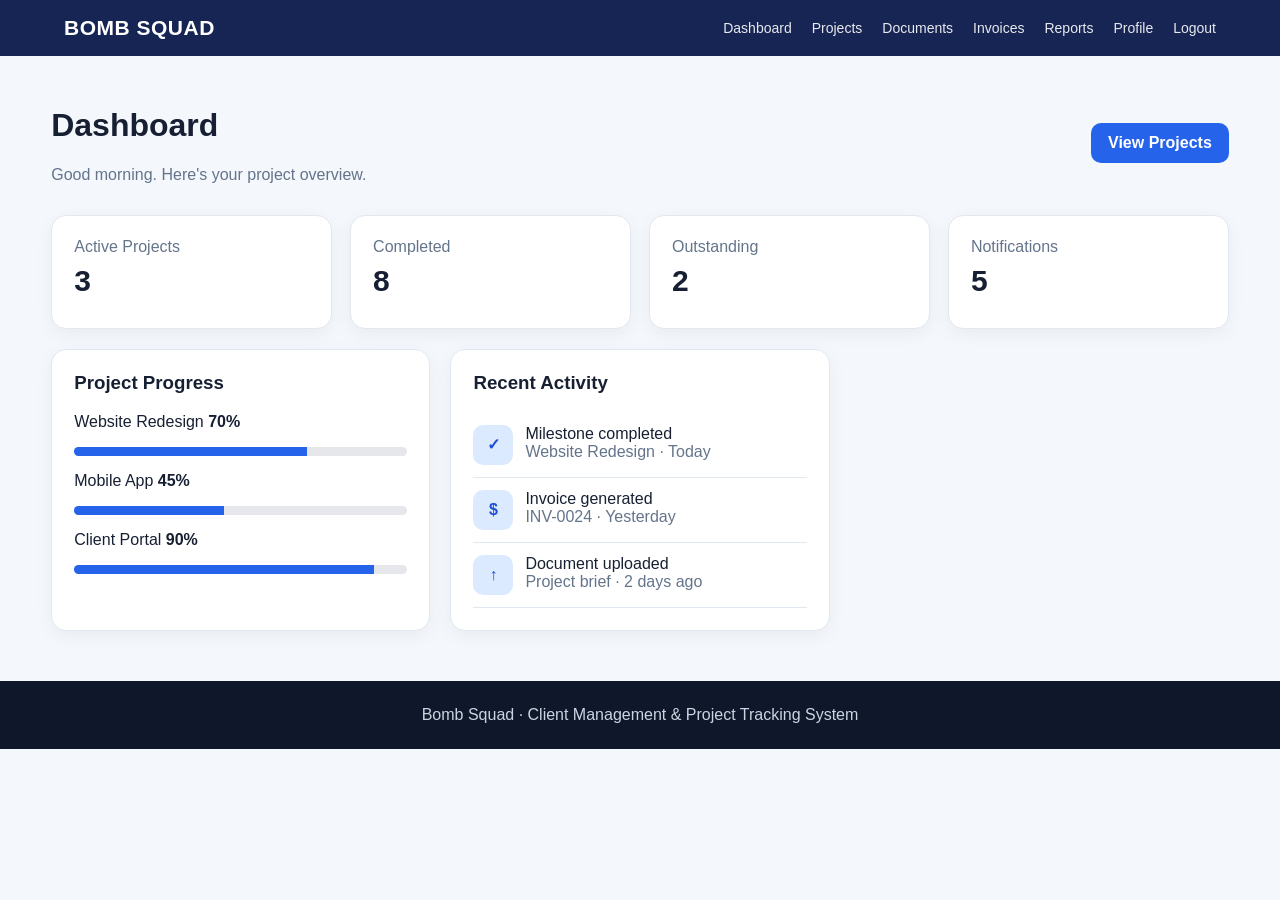
==== Website/dashboard.html @ a5fed4ff "Add files via upload added the app and websited code" ====
<!DOCTYPE html><html lang="en"><head><meta charset="UTF-8"><meta name="viewport" content="width=device-width,initial-scale=1.0"><title>Bomb Squad | Client Management</title><link rel="stylesheet" href="css/style.css"></head><body><nav class="navbar"><a class="brand" href="index.html">BOMB SQUAD</a><div class="menu">☰</div><div class="navlinks"><a href="dashboard.html">Dashboard</a><a href="projects.html">Projects</a><a href="documents.html">Documents</a><a href="invoices.html">Invoices</a><a href="reports.html">Reports</a><a href="profile.html">Profile</a><a href="login.html">Logout</a></div></nav><main class="container"><div class="section-title"><div><h1>Dashboard</h1><p class="muted">Good morning. Here's your project overview.</p></div><a class="btn" href="projects.html">View Projects</a></div><div class="grid4"><div class="card"><span class="muted">Active Projects</span><div class="stat">3</div></div><div class="card"><span class="muted">Completed</span><div class="stat">8</div></div><div class="card"><span class="muted">Outstanding</span><div class="stat">2</div></div><div class="card"><span class="muted">Notifications</span><div class="stat">5</div></div></div><div class="grid" style="margin-top:20px"><div class="card"><h3>Project Progress</h3><p>Website Redesign <b>70%</b></p><div class="progress"><span style="width:70%"></span></div><p>Mobile App <b>45%</b></p><div class="progress"><span style="width:45%"></span></div><p>Client Portal <b>90%</b></p><div class="progress"><span style="width:90%"></span></div></div><div class="card"><h3>Recent Activity</h3><div class="activity"><div class="icon">✓</div><div>Milestone completed<br><span class="muted">Website Redesign · Today</span></div></div><div class="activity"><div class="icon">$</div><div>Invoice generated<br><span class="muted">INV-0024 · Yesterday</span></div></div><div class="activity"><div class="icon">↑</div><div>Document uploaded<br><span class="muted">Project brief · 2 days ago</span></div></div></div></div></main><div class="mobile-nav"><a href="dashboard.html"><strong>⌂</strong>Home</a><a href="projects.html"><strong>▣</strong>Projects</a><a href="invoices.html"><strong>▤</strong>Invoices</a><a href="profile.html"><strong>●</strong>Profile</a></div><footer class="footer">Bomb Squad · Client Management & Project Tracking System</footer><script src="js/app.js"></script></body></html>
---- Website/css/style.css ----
:root{--primary:#172554;--secondary:#2563eb;--accent:#f59e0b;--bg:#f4f7fb;--card:#fff;--text:#172033;--muted:#64748b;--success:#16a34a;--danger:#dc2626;--border:#e2e8f0}*{box-sizing:border-box}body{margin:0;font-family:Inter,Segoe UI,Arial,sans-serif;background:var(--bg);color:var(--text)}a{text-decoration:none;color:inherit}.navbar{background:var(--primary);color:#fff;display:flex;align-items:center;justify-content:space-between;padding:16px 5%;position:sticky;top:0;z-index:20}.brand{font-weight:800;font-size:21px;letter-spacing:.5px}.navlinks{display:flex;gap:20px;align-items:center}.navlinks a{font-size:14px;opacity:.9}.navlinks a:hover{opacity:1}.menu{display:none;font-size:24px;cursor:pointer}.container{width:min(1180px,92%);margin:30px auto}.hero{background:linear-gradient(135deg,#172554,#2563eb);color:#fff;border-radius:20px;padding:55px 7%;display:grid;grid-template-columns:1.5fr 1fr;gap:30px;align-items:center}.hero h1{font-size:42px;margin:0 0 15px}.hero p{font-size:17px;line-height:1.7;opacity:.92}.btn{display:inline-block;border:0;border-radius:10px;padding:11px 17px;background:var(--secondary);color:#fff;font-weight:700;cursor:pointer}.btn.light{background:#fff;color:var(--primary)}.btn.accent{background:var(--accent);color:#111827}.btn.outline{background:transparent;border:1px solid var(--border);color:var(--text)}.grid{display:grid;grid-template-columns:repeat(3,1fr);gap:20px}.grid4{display:grid;grid-template-columns:repeat(4,1fr);gap:18px}.card{background:var(--card);border:1px solid var(--border);border-radius:15px;padding:22px;box-shadow:0 5px 18px rgba(15,23,42,.05)}.card h3{margin-top:0}.stat{font-size:30px;font-weight:800;margin:8px 0}.muted{color:var(--muted)}.section-title{display:flex;justify-content:space-between;align-items:center;margin:30px 0 15px}.section-title h2{margin:0}.table-wrap{overflow:auto;background:#fff;border:1px solid var(--border);border-radius:14px}.table{width:100%;border-collapse:collapse}.table th,.table td{text-align:left;padding:14px;border-bottom:1px solid var(--border);white-space:nowrap}.table th{font-size:13px;color:var(--muted);background:#f8fafc}.badge{display:inline-block;padding:5px 9px;border-radius:999px;font-size:12px;font-weight:700;background:#dbeafe;color:#1d4ed8}.badge.green{background:#dcfce7;color:#15803d}.badge.yellow{background:#fef3c7;color:#b45309}.badge.red{background:#fee2e2;color:#b91c1c}.progress{height:9px;background:#e5e7eb;border-radius:99px;overflow:hidden}.progress span{display:block;height:100%;background:var(--secondary)}.form-card{max-width:520px;margin:60px auto}.form-group{margin-bottom:16px}.form-group label{display:block;font-size:14px;font-weight:700;margin-bottom:7px}.form-group input,.form-group select,.form-group textarea{width:100%;padding:12px;border:1px solid #cbd5e1;border-radius:9px;font:inherit}.form-group textarea{min-height:110px;resize:vertical}.alert{padding:12px 15px;border-radius:9px;background:#eff6ff;color:#1d4ed8;margin-bottom:15px}.login-page{min-height:100vh;display:grid;place-items:center;background:linear-gradient(135deg,#172554,#2563eb);padding:20px}.login-page .form-card{margin:0;width:min(430px,100%)}.footer{margin-top:50px;padding:25px 5%;background:#0f172a;color:#cbd5e1;text-align:center}.activity{display:flex;gap:12px;padding:12px 0;border-bottom:1px solid var(--border)}.icon{width:40px;height:40px;border-radius:10px;background:#dbeafe;display:grid;place-items:center;color:#1d4ed8;font-weight:800}.mobile-nav{display:none}
@media(max-width:850px){.navlinks{display:none;position:absolute;top:64px;left:0;right:0;background:var(--primary);padding:15px 5%;flex-direction:column;align-items:flex-start}.navlinks.open{display:flex}.menu{display:block}.hero{grid-template-columns:1fr}.grid,.grid4{grid-template-columns:1fr 1fr}.hero h1{font-size:34px}}@media(max-width:560px){.container{margin:20px auto}.grid,.grid4{grid-template-columns:1fr}.hero{padding:35px 25px}.hero h1{font-size:29px}.card{padding:18px}.navbar{padding:14px 4%}.mobile-nav{display:flex;position:fixed;bottom:0;left:0;right:0;background:#fff;border-top:1px solid var(--border);justify-content:space-around;padding:10px;z-index:30}.mobile-nav a{font-size:11px;text-align:center;color:var(--muted)}.mobile-nav a strong{display:block;font-size:18px}.footer{padding-bottom:75px}}
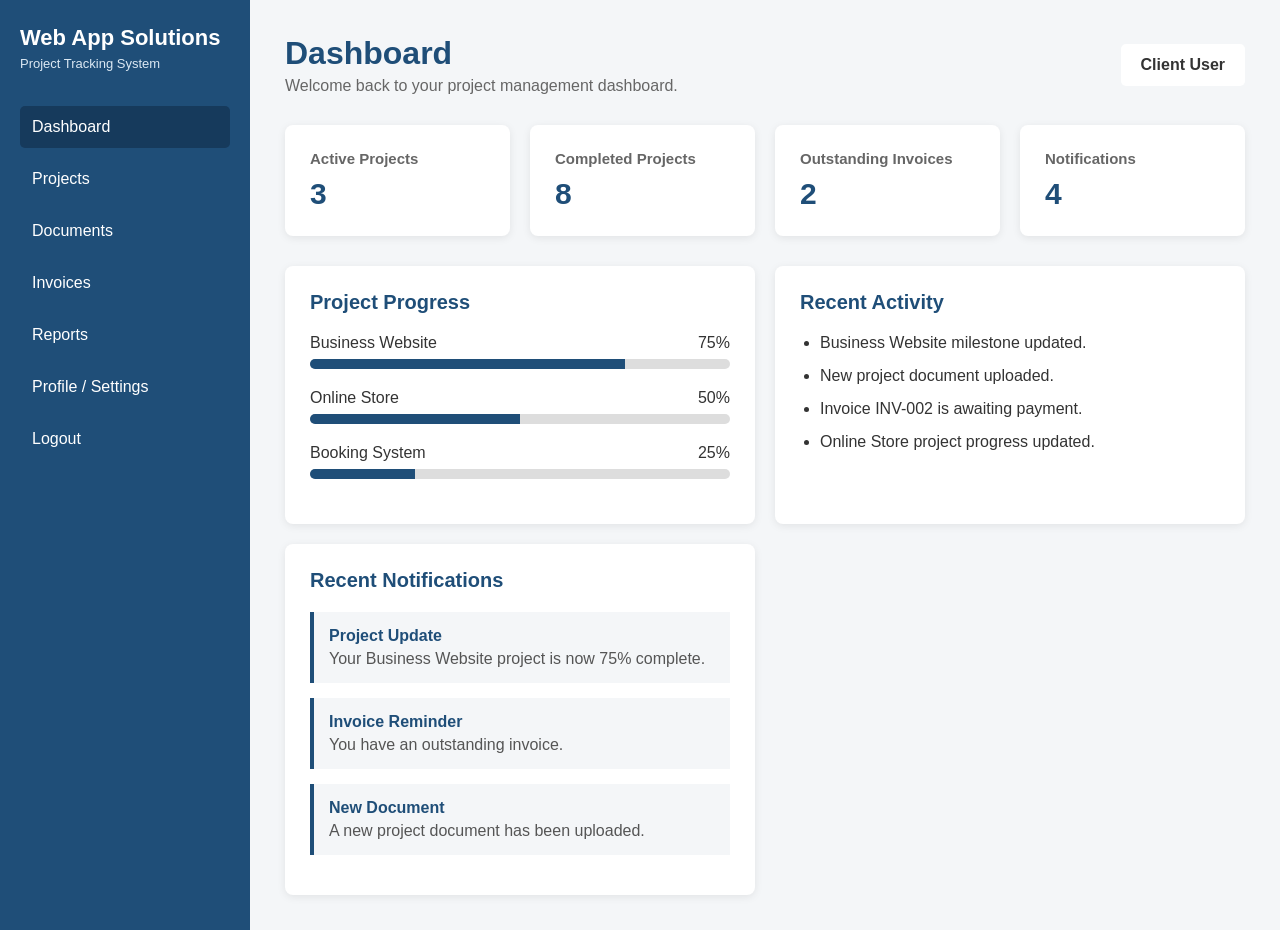
==== commit 0ab929c7: "Completed responsive website interface and functionality" ====
--- a/Website/dashboard.html
+++ b/Website/dashboard.html
@@ -1 +1,205 @@
-<!DOCTYPE html><html lang="en"><head><meta charset="UTF-8"><meta name="viewport" content="width=device-width,initial-scale=1.0"><title>Bomb Squad | Client Management</title><link rel="stylesheet" href="css/style.css"></head><body><nav class="navbar"><a class="brand" href="index.html">BOMB SQUAD</a><div class="menu">☰</div><div class="navlinks"><a href="dashboard.html">Dashboard</a><a href="projects.html">Projects</a><a href="documents.html">Documents</a><a href="invoices.html">Invoices</a><a href="reports.html">Reports</a><a href="profile.html">Profile</a><a href="login.html">Logout</a></div></nav><main class="container"><div class="section-title"><div><h1>Dashboard</h1><p class="muted">Good morning. Here's your project overview.</p></div><a class="btn" href="projects.html">View Projects</a></div><div class="grid4"><div class="card"><span class="muted">Active Projects</span><div class="stat">3</div></div><div class="card"><span class="muted">Completed</span><div class="stat">8</div></div><div class="card"><span class="muted">Outstanding</span><div class="stat">2</div></div><div class="card"><span class="muted">Notifications</span><div class="stat">5</div></div></div><div class="grid" style="margin-top:20px"><div class="card"><h3>Project Progress</h3><p>Website Redesign <b>70%</b></p><div class="progress"><span style="width:70%"></span></div><p>Mobile App <b>45%</b></p><div class="progress"><span style="width:45%"></span></div><p>Client Portal <b>90%</b></p><div class="progress"><span style="width:90%"></span></div></div><div class="card"><h3>Recent Activity</h3><div class="activity"><div class="icon">✓</div><div>Milestone completed<br><span class="muted">Website Redesign · Today</span></div></div><div class="activity"><div class="icon">$</div><div>Invoice generated<br><span class="muted">INV-0024 · Yesterday</span></div></div><div class="activity"><div class="icon">↑</div><div>Document uploaded<br><span class="muted">Project brief · 2 days ago</span></div></div></div></div></main><div class="mobile-nav"><a href="dashboard.html"><strong>⌂</strong>Home</a><a href="projects.html"><strong>▣</strong>Projects</a><a href="invoices.html"><strong>▤</strong>Invoices</a><a href="profile.html"><strong>●</strong>Profile</a></div><footer class="footer">Bomb Squad · Client Management & Project Tracking System</footer><script src="js/app.js"></script></body></html>
+<!DOCTYPE html>
+<html lang="en">
+<head>
+    <meta charset="UTF-8">
+    <meta name="viewport" content="width=device-width, initial-scale=1.0">
+
+    <title>Dashboard | Web App Solutions</title>
+
+    <link rel="stylesheet" href="css/style.css">
+</head>
+
+<body>
+
+    <div class="dashboard-container">
+
+        <nav class="sidebar">
+
+            <div class="sidebar-title">
+                <h2>Web App Solutions</h2>
+                <p>Project Tracking System</p>
+            </div>
+
+            <ul class="nav-links">
+
+                <li>
+                    <a href="dashboard.html" class="active">
+                        Dashboard
+                    </a>
+                </li>
+
+                <li>
+                    <a href="projects.html">
+                        Projects
+                    </a>
+                </li>
+
+                <li>
+                    <a href="documents.html">
+                        Documents
+                    </a>
+                </li>
+
+                <li>
+                    <a href="#">
+                        Invoices
+                    </a>
+                </li>
+
+                <li>
+                    <a href="#">
+                        Reports
+                    </a>
+                </li>
+
+                <li>
+                    <a href="#">
+                        Profile / Settings
+                    </a>
+                </li>
+
+                <li>
+                    <a href="index.html">
+                        Logout
+                    </a>
+                </li>
+
+            </ul>
+
+        </nav>
+
+
+        <main class="main-content">
+
+            <div class="dashboard-header">
+
+                <div>
+                    <h1>Dashboard</h1>
+                    <p>Welcome back to your project management dashboard.</p>
+                </div>
+
+                <div class="user-info">
+                    <strong>Client User</strong>
+                </div>
+
+            </div>
+
+
+            <div class="stats-container">
+
+                <div class="stat-card">
+                    <h3>Active Projects</h3>
+                    <p class="stat-number">3</p>
+                </div>
+
+                <div class="stat-card">
+                    <h3>Completed Projects</h3>
+                    <p class="stat-number">8</p>
+                </div>
+
+                <div class="stat-card">
+                    <h3>Outstanding Invoices</h3>
+                    <p class="stat-number">2</p>
+                </div>
+
+                <div class="stat-card">
+                    <h3>Notifications</h3>
+                    <p class="stat-number">4</p>
+                </div>
+
+            </div>
+
+
+            <div class="dashboard-grid">
+
+                <section class="dashboard-section">
+
+                    <h2>Project Progress</h2>
+
+                    <div class="project-progress">
+
+                        <div class="progress-item">
+                            <div class="progress-heading">
+                                <span>Business Website</span>
+                                <span>75%</span>
+                            </div>
+
+                            <div class="progress-bar">
+                                <div class="progress-fill progress-75"></div>
+                            </div>
+                        </div>
+
+
+                        <div class="progress-item">
+                            <div class="progress-heading">
+                                <span>Online Store</span>
+                                <span>50%</span>
+                            </div>
+
+                            <div class="progress-bar">
+                                <div class="progress-fill progress-50"></div>
+                            </div>
+                        </div>
+
+
+                        <div class="progress-item">
+                            <div class="progress-heading">
+                                <span>Booking System</span>
+                                <span>25%</span>
+                            </div>
+
+                            <div class="progress-bar">
+                                <div class="progress-fill progress-25"></div>
+                            </div>
+                        </div>
+
+                    </div>
+
+                </section>
+
+
+                <section class="dashboard-section">
+
+                    <h2>Recent Activity</h2>
+
+                    <ul class="activity-list">
+                        <li>Business Website milestone updated.</li>
+                        <li>New project document uploaded.</li>
+                        <li>Invoice INV-002 is awaiting payment.</li>
+                        <li>Online Store project progress updated.</li>
+                    </ul>
+
+                </section>
+
+
+                <section class="dashboard-section">
+
+                    <h2>Recent Notifications</h2>
+
+                    <div class="notification">
+                        <strong>Project Update</strong>
+                        <p>Your Business Website project is now 75% complete.</p>
+                    </div>
+
+                    <div class="notification">
+                        <strong>Invoice Reminder</strong>
+                        <p>You have an outstanding invoice.</p>
+                    </div>
+
+                    <div class="notification">
+                        <strong>New Document</strong>
+                        <p>A new project document has been uploaded.</p>
+                    </div>
+
+                </section>
+
+            </div>
+
+        </main>
+
+    </div>
+
+    <script src="js/script.js"></script>
+
+</body>
+</html>
--- a/Website/css/style.css
+++ b/Website/css/style.css
@@ -1,2 +1,625 @@
-:root{--primary:#172554;--secondary:#2563eb;--accent:#f59e0b;--bg:#f4f7fb;--card:#fff;--text:#172033;--muted:#64748b;--success:#16a34a;--danger:#dc2626;--border:#e2e8f0}*{box-sizing:border-box}body{margin:0;font-family:Inter,Segoe UI,Arial,sans-serif;background:var(--bg);color:var(--text)}a{text-decoration:none;color:inherit}.navbar{background:var(--primary);color:#fff;display:flex;align-items:center;justify-content:space-between;padding:16px 5%;position:sticky;top:0;z-index:20}.brand{font-weight:800;font-size:21px;letter-spacing:.5px}.navlinks{display:flex;gap:20px;align-items:center}.navlinks a{font-size:14px;opacity:.9}.navlinks a:hover{opacity:1}.menu{display:none;font-size:24px;cursor:pointer}.container{width:min(1180px,92%);margin:30px auto}.hero{background:linear-gradient(135deg,#172554,#2563eb);color:#fff;border-radius:20px;padding:55px 7%;display:grid;grid-template-columns:1.5fr 1fr;gap:30px;align-items:center}.hero h1{font-size:42px;margin:0 0 15px}.hero p{font-size:17px;line-height:1.7;opacity:.92}.btn{display:inline-block;border:0;border-radius:10px;padding:11px 17px;background:var(--secondary);color:#fff;font-weight:700;cursor:pointer}.btn.light{background:#fff;color:var(--primary)}.btn.accent{background:var(--accent);color:#111827}.btn.outline{background:transparent;border:1px solid var(--border);color:var(--text)}.grid{display:grid;grid-template-columns:repeat(3,1fr);gap:20px}.grid4{display:grid;grid-template-columns:repeat(4,1fr);gap:18px}.card{background:var(--card);border:1px solid var(--border);border-radius:15px;padding:22px;box-shadow:0 5px 18px rgba(15,23,42,.05)}.card h3{margin-top:0}.stat{font-size:30px;font-weight:800;margin:8px 0}.muted{color:var(--muted)}.section-title{display:flex;justify-content:space-between;align-items:center;margin:30px 0 15px}.section-title h2{margin:0}.table-wrap{overflow:auto;background:#fff;border:1px solid var(--border);border-radius:14px}.table{width:100%;border-collapse:collapse}.table th,.table td{text-align:left;padding:14px;border-bottom:1px solid var(--border);white-space:nowrap}.table th{font-size:13px;color:var(--muted);background:#f8fafc}.badge{display:inline-block;padding:5px 9px;border-radius:999px;font-size:12px;font-weight:700;background:#dbeafe;color:#1d4ed8}.badge.green{background:#dcfce7;color:#15803d}.badge.yellow{background:#fef3c7;color:#b45309}.badge.red{background:#fee2e2;color:#b91c1c}.progress{height:9px;background:#e5e7eb;border-radius:99px;overflow:hidden}.progress span{display:block;height:100%;background:var(--secondary)}.form-card{max-width:520px;margin:60px auto}.form-group{margin-bottom:16px}.form-group label{display:block;font-size:14px;font-weight:700;margin-bottom:7px}.form-group input,.form-group select,.form-group textarea{width:100%;padding:12px;border:1px solid #cbd5e1;border-radius:9px;font:inherit}.form-group textarea{min-height:110px;resize:vertical}.alert{padding:12px 15px;border-radius:9px;background:#eff6ff;color:#1d4ed8;margin-bottom:15px}.login-page{min-height:100vh;display:grid;place-items:center;background:linear-gradient(135deg,#172554,#2563eb);padding:20px}.login-page .form-card{margin:0;width:min(430px,100%)}.footer{margin-top:50px;padding:25px 5%;background:#0f172a;color:#cbd5e1;text-align:center}.activity{display:flex;gap:12px;padding:12px 0;border-bottom:1px solid var(--border)}.icon{width:40px;height:40px;border-radius:10px;background:#dbeafe;display:grid;place-items:center;color:#1d4ed8;font-weight:800}.mobile-nav{display:none}
-@media(max-width:850px){.navlinks{display:none;position:absolute;top:64px;left:0;right:0;background:var(--primary);padding:15px 5%;flex-direction:column;align-items:flex-start}.navlinks.open{display:flex}.menu{display:block}.hero{grid-template-columns:1fr}.grid,.grid4{grid-template-columns:1fr 1fr}.hero h1{font-size:34px}}@media(max-width:560px){.container{margin:20px auto}.grid,.grid4{grid-template-columns:1fr}.hero{padding:35px 25px}.hero h1{font-size:29px}.card{padding:18px}.navbar{padding:14px 4%}.mobile-nav{display:flex;position:fixed;bottom:0;left:0;right:0;background:#fff;border-top:1px solid var(--border);justify-content:space-around;padding:10px;z-index:30}.mobile-nav a{font-size:11px;text-align:center;color:var(--muted)}.mobile-nav a strong{display:block;font-size:18px}.footer{padding-bottom:75px}}
+* {
+    margin: 0;
+    padding: 0;
+    box-sizing: border-box;
+    font-family: Arial, sans-serif;
+}
+
+body {
+    background-color: #f4f6f8;
+    color: #333333;
+}
+
+.login-container {
+    min-height: 100vh;
+    display: flex;
+    justify-content: center;
+    align-items: center;
+    padding: 20px;
+}
+
+.login-box {
+    background-color: white;
+    width: 100%;
+    max-width: 450px;
+    padding: 40px;
+    border-radius: 10px;
+    box-shadow: 0 4px 15px rgba(0, 0, 0, 0.1);
+}
+
+.login-box h1 {
+    text-align: center;
+    color: #1f4e78;
+    margin-bottom: 10px;
+}
+
+.login-box h2 {
+    text-align: center;
+    font-size: 18px;
+    margin-bottom: 10px;
+}
+
+.welcome-text {
+    text-align: center;
+    color: #666666;
+    margin-bottom: 30px;
+}
+
+.form-group {
+    margin-bottom: 20px;
+}
+
+.form-group label {
+    display: block;
+    margin-bottom: 7px;
+    font-weight: bold;
+}
+
+.form-group input {
+    width: 100%;
+    padding: 12px;
+    border: 1px solid #cccccc;
+    border-radius: 5px;
+    font-size: 16px;
+}
+
+.form-group input:focus {
+    outline: none;
+    border-color: #1f4e78;
+}
+
+.login-btn {
+    width: 100%;
+    padding: 13px;
+    background-color: #1f4e78;
+    color: white;
+    border: none;
+    border-radius: 5px;
+    font-size: 16px;
+    cursor: pointer;
+}
+
+.login-btn:hover {
+    background-color: #163a5c;
+}
+
+.login-links {
+    text-align: center;
+    margin-top: 20px;
+}
+
+.login-links a {
+    color: #1f4e78;
+    text-decoration: none;
+}
+
+.login-links a:hover {
+    text-decoration: underline;
+}
+
+.login-links p {
+    margin-top: 15px;
+}
+/* ============================= */
+/* DASHBOARD                     */
+/* ============================= */
+
+.dashboard-container {
+    display: flex;
+    min-height: 100vh;
+}
+
+.sidebar {
+    width: 250px;
+    background-color: #1f4e78;
+    color: white;
+    padding: 25px 20px;
+}
+
+.sidebar-title {
+    margin-bottom: 35px;
+}
+
+.sidebar-title h2 {
+    font-size: 22px;
+    margin-bottom: 5px;
+}
+
+.sidebar-title p {
+    font-size: 13px;
+    color: #dbe8f3;
+}
+
+.nav-links {
+    list-style: none;
+}
+
+.nav-links li {
+    margin-bottom: 10px;
+}
+
+.nav-links a {
+    display: block;
+    color: white;
+    text-decoration: none;
+    padding: 12px;
+    border-radius: 5px;
+}
+
+.nav-links a:hover,
+.nav-links a.active {
+    background-color: #163a5c;
+}
+
+.main-content {
+    flex: 1;
+    padding: 35px;
+    background-color: #f4f6f8;
+}
+
+.dashboard-header {
+    display: flex;
+    justify-content: space-between;
+    align-items: center;
+    margin-bottom: 30px;
+}
+
+.dashboard-header h1 {
+    color: #1f4e78;
+    margin-bottom: 5px;
+}
+
+.dashboard-header p {
+    color: #666;
+}
+
+.user-info {
+    background-color: white;
+    padding: 12px 20px;
+    border-radius: 5px;
+}
+
+.stats-container {
+    display: grid;
+    grid-template-columns: repeat(4, 1fr);
+    gap: 20px;
+    margin-bottom: 30px;
+}
+
+.stat-card {
+    background-color: white;
+    padding: 25px;
+    border-radius: 8px;
+    box-shadow: 0 2px 8px rgba(0, 0, 0, 0.08);
+}
+
+.stat-card h3 {
+    font-size: 15px;
+    color: #666;
+    margin-bottom: 10px;
+}
+
+.stat-number {
+    font-size: 30px;
+    font-weight: bold;
+    color: #1f4e78;
+}
+
+.dashboard-grid {
+    display: grid;
+    grid-template-columns: repeat(2, 1fr);
+    gap: 20px;
+}
+
+.dashboard-section {
+    background-color: white;
+    padding: 25px;
+    border-radius: 8px;
+    box-shadow: 0 2px 8px rgba(0, 0, 0, 0.08);
+}
+
+.dashboard-section h2 {
+    color: #1f4e78;
+    margin-bottom: 20px;
+    font-size: 20px;
+}
+
+.progress-item {
+    margin-bottom: 20px;
+}
+
+.progress-heading {
+    display: flex;
+    justify-content: space-between;
+    margin-bottom: 7px;
+}
+
+.progress-bar {
+    height: 10px;
+    background-color: #dddddd;
+    border-radius: 10px;
+    overflow: hidden;
+}
+
+.progress-fill {
+    height: 100%;
+    background-color: #1f4e78;
+}
+
+.progress-75 {
+    width: 75%;
+}
+
+.progress-50 {
+    width: 50%;
+}
+
+.progress-25 {
+    width: 25%;
+}
+
+.activity-list {
+    padding-left: 20px;
+}
+
+.activity-list li {
+    margin-bottom: 15px;
+}
+
+.notification {
+    padding: 15px;
+    background-color: #f4f6f8;
+    border-left: 4px solid #1f4e78;
+    margin-bottom: 15px;
+}
+
+.notification strong {
+    color: #1f4e78;
+}
+
+.notification p {
+    margin-top: 5px;
+    color: #555;
+}
+
+/* Tablet and smaller screens */
+
+@media (max-width: 900px) {
+
+    .stats-container {
+        grid-template-columns: repeat(2, 1fr);
+    }
+
+    .dashboard-grid {
+        grid-template-columns: 1fr;
+    }
+}
+
+/* Mobile */
+
+@media (max-width: 650px) {
+
+    .dashboard-container {
+        display: block;
+    }
+
+    .sidebar {
+        width: 100%;
+    }
+
+    .main-content {
+        padding: 20px;
+    }
+
+    .stats-container {
+        grid-template-columns: 1fr;
+    }
+
+    .dashboard-header {
+        display: block;
+    }
+
+    .user-info {
+        margin-top: 15px;
+    }
+}
+/* ============================= */
+/* PROJECTS PAGE                 */
+/* ============================= */
+
+.primary-btn {
+    padding: 12px 20px;
+    background-color: #1f4e78;
+    color: white;
+    border: none;
+    border-radius: 5px;
+    cursor: pointer;
+    font-size: 14px;
+}
+
+.primary-btn:hover {
+    background-color: #163a5c;
+}
+
+.table-container {
+    background-color: white;
+    border-radius: 8px;
+    padding: 20px;
+    overflow-x: auto;
+    box-shadow: 0 2px 8px rgba(0, 0, 0, 0.08);
+}
+
+.project-table {
+    width: 100%;
+    border-collapse: collapse;
+}
+
+.project-table th {
+    text-align: left;
+    padding: 15px;
+    background-color: #f4f6f8;
+    color: #1f4e78;
+}
+
+.project-table td {
+    padding: 15px;
+    border-bottom: 1px solid #eeeeee;
+}
+
+.project-table tr:hover {
+    background-color: #fafafa;
+}
+
+.status {
+    display: inline-block;
+    padding: 6px 10px;
+    border-radius: 15px;
+    font-size: 13px;
+    font-weight: bold;
+}
+
+.active-status {
+    background-color: #e7f3ff;
+    color: #1f4e78;
+}
+
+.pending-status {
+    background-color: #fff4d6;
+    color: #8a6200;
+}
+
+.completed-status {
+    background-color: #e3f7e8;
+    color: #257a3e;
+}
+
+.table-progress {
+    min-width: 120px;
+}
+
+.table-progress .progress-bar {
+    margin-bottom: 5px;
+}
+
+.progress-100 {
+    width: 100%;
+}
+
+.view-btn {
+    display: inline-block;
+    padding: 8px 14px;
+    background-color: #1f4e78;
+    color: white;
+    text-decoration: none;
+    border-radius: 4px;
+}
+
+.view-btn:hover {
+    background-color: #163a5c;
+}
+/* ============================= */
+/* PROJECT DETAILS PAGE          */
+/* ============================= */
+
+.back-link {
+    display: inline-block;
+    color: #1f4e78;
+    text-decoration: none;
+    margin-bottom: 10px;
+    font-weight: bold;
+}
+
+.back-link:hover {
+    text-decoration: underline;
+}
+
+.details-card {
+    background-color: white;
+    padding: 25px;
+    border-radius: 8px;
+    margin-bottom: 20px;
+    box-shadow: 0 2px 8px rgba(0, 0, 0, 0.08);
+}
+
+.details-card h2 {
+    color: #1f4e78;
+    font-size: 20px;
+    margin-bottom: 20px;
+}
+
+.details-card p {
+    line-height: 1.6;
+}
+
+.project-info-grid {
+    display: grid;
+    grid-template-columns: repeat(4, 1fr);
+    gap: 25px;
+}
+
+.project-info-grid strong {
+    color: #555555;
+}
+
+.project-info-grid p {
+    margin-top: 7px;
+}
+
+.details-heading {
+    display: flex;
+    justify-content: space-between;
+    align-items: center;
+}
+
+.large-progress {
+    height: 15px;
+}
+
+.milestone {
+    display: flex;
+    justify-content: space-between;
+    align-items: center;
+    padding: 15px 0;
+    border-bottom: 1px solid #eeeeee;
+}
+
+.milestone:last-child {
+    border-bottom: none;
+}
+
+.milestone p {
+    color: #666666;
+    margin-top: 5px;
+}
+
+.milestone-complete {
+    background-color: #e3f7e8;
+    color: #257a3e;
+    padding: 6px 10px;
+    border-radius: 15px;
+    font-size: 13px;
+    font-weight: bold;
+}
+
+.milestone-progress {
+    background-color: #e7f3ff;
+    color: #1f4e78;
+    padding: 6px 10px;
+    border-radius: 15px;
+    font-size: 13px;
+    font-weight: bold;
+}
+
+.milestone-pending {
+    background-color: #fff4d6;
+    color: #8a6200;
+    padding: 6px 10px;
+    border-radius: 15px;
+    font-size: 13px;
+    font-weight: bold;
+}
+
+.document-row {
+    display: flex;
+    justify-content: space-between;
+    align-items: center;
+    padding: 15px 0;
+    border-bottom: 1px solid #eeeeee;
+}
+
+.small-btn {
+    background-color: #1f4e78;
+    color: white;
+    border: none;
+    padding: 8px 14px;
+    border-radius: 4px;
+    cursor: pointer;
+}
+
+.small-btn:hover {
+    background-color: #163a5c;
+}
+
+.payment-pending {
+    color: #8a6200;
+    font-weight: bold;
+}
+
+
+/* PROJECT DETAILS RESPONSIVE */
+
+@media (max-width: 900px) {
+
+    .project-info-grid {
+        grid-template-columns: repeat(2, 1fr);
+    }
+
+}
+
+
+@media (max-width: 650px) {
+
+    .project-info-grid {
+        grid-template-columns: 1fr;
+    }
+
+    .milestone {
+        display: block;
+    }
+
+    .milestone-complete,
+    .milestone-progress,
+    .milestone-pending {
+        display: inline-block;
+        margin-top: 10px;
+    }
+
+    .details-heading {
+        display: block;
+    }
+
+    .details-heading .view-btn {
+        margin-bottom: 15px;
+    }
+
+}
+/* ============================= */
+/* DOCUMENTS PAGE                */
+/* ============================= */
+
+.upload-grid {
+    display: grid;
+    grid-template-columns: repeat(3, 1fr);
+    gap: 20px;
+    margin-bottom: 10px;
+}
+
+.form-group select {
+    width: 100%;
+    padding: 12px;
+    border: 1px solid #cccccc;
+    border-radius: 5px;
+    font-size: 15px;
+    background-color: white;
+}
+
+.form-group input[type="file"] {
+    background-color: white;
+    padding: 10px;
+}
+
+.document-table-container {
+    padding: 0;
+    box-shadow: none;
+}
+
+
+/* DOCUMENTS RESPONSIVE */
+
+@media (max-width: 900px) {
+
+    .upload-grid {
+        grid-template-columns: 1fr;
+    }
+
+}
